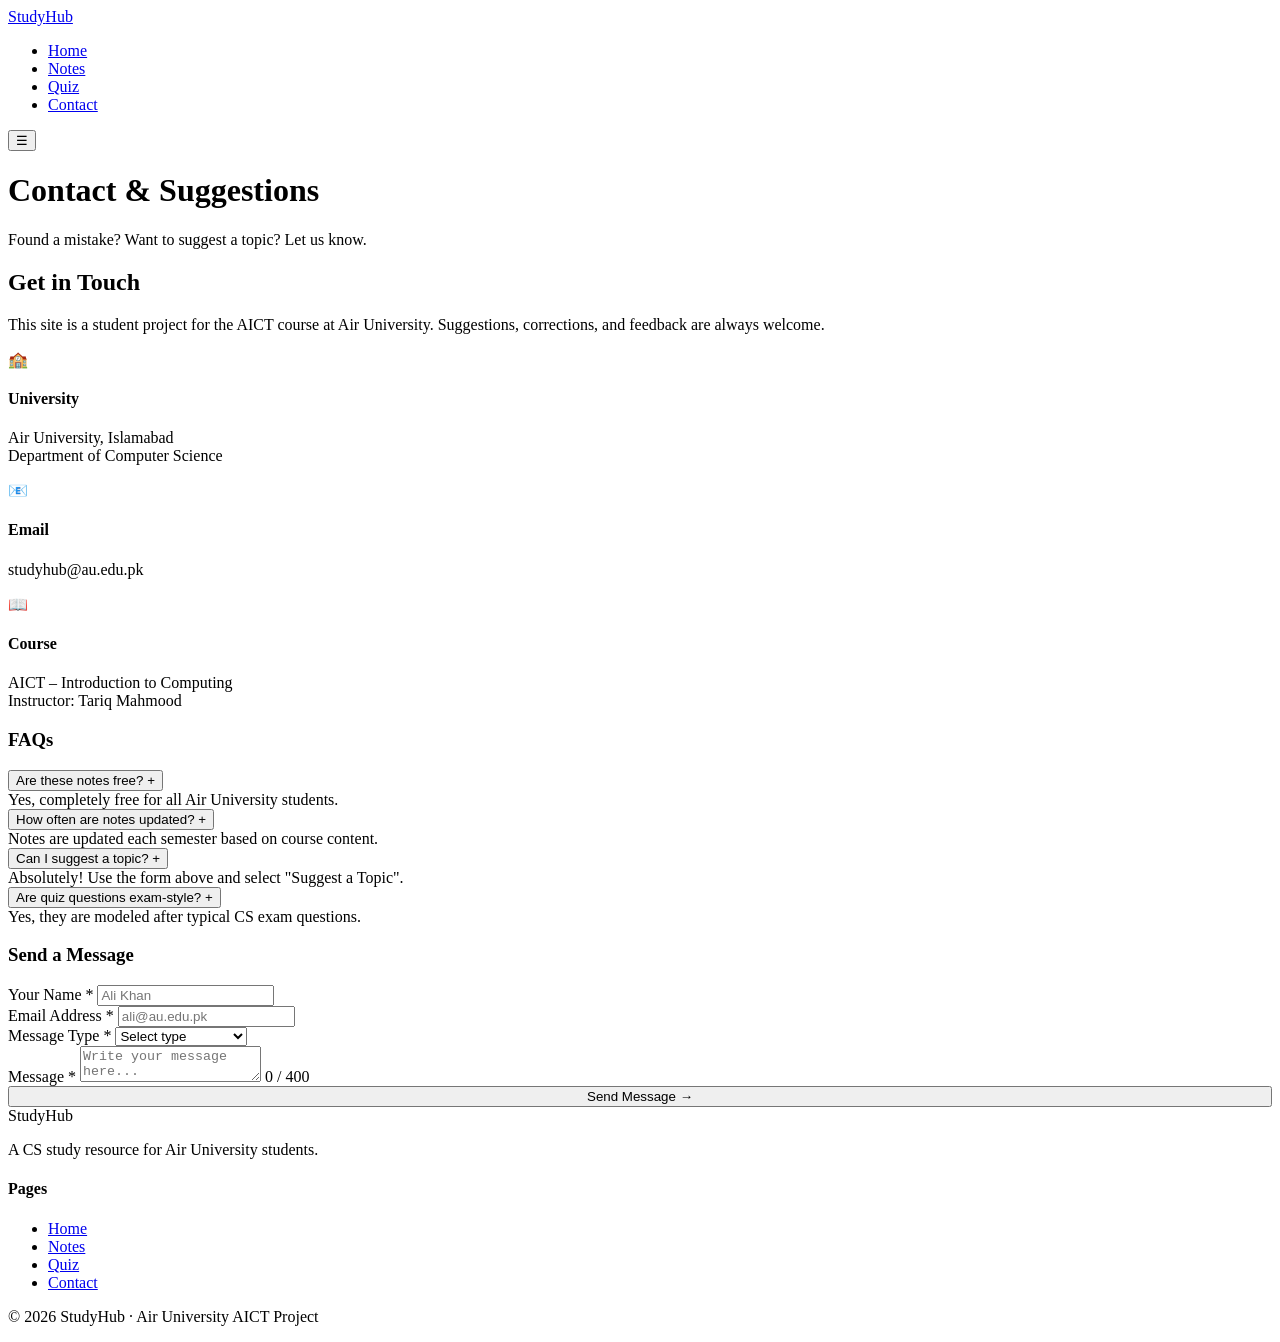
==== contact.html @ db88879b "Initial commit: add complete StudyHub project" ====
<!DOCTYPE html>
<html lang="en">
<head>
  <meta charset="UTF-8" />
  <meta name="viewport" content="width=device-width, initial-scale=1.0" />
  <title>Contact — StudyHub</title>
  <link rel="stylesheet" href="css/style.css" />
  <link rel="icon" href="data:image/svg+xml,<svg xmlns='http://www.w3.org/2000/svg' viewBox='0 0 100 100'><text y='.9em' font-size='90'>📚</text></svg>" />
</head>
<body>

  <nav class="navbar" id="navbar">
    <a href="index.html" class="logo">Study<span>Hub</span></a>
    <ul class="nav-links" id="nav-links">
      <li><a href="index.html">Home</a></li>
      <li><a href="notes.html">Notes</a></li>
      <li><a href="quiz.html">Quiz</a></li>
      <li><a href="contact.html" class="active">Contact</a></li>
    </ul>
    <button class="hamburger" id="hamburger">&#9776;</button>
  </nav>

  <div class="page-header">
    <div class="container">
      <h1>Contact & Suggestions</h1>
      <p>Found a mistake? Want to suggest a topic? Let us know.</p>
    </div>
  </div>

  <section class="section">
    <div class="container contact-grid">

      <!-- INFO -->
      <div class="contact-info">
        <h2>Get in Touch</h2>
        <p>This site is a student project for the AICT course at Air University. Suggestions, corrections, and feedback are always welcome.</p>

        <div class="contact-detail">
          <div class="contact-icon">🏫</div>
          <div>
            <h4>University</h4>
            <p>Air University, Islamabad<br>Department of Computer Science</p>
          </div>
        </div>
        <div class="contact-detail">
          <div class="contact-icon">📧</div>
          <div>
            <h4>Email</h4>
            <p>studyhub@au.edu.pk</p>
          </div>
        </div>
        <div class="contact-detail">
          <div class="contact-icon">📖</div>
          <div>
            <h4>Course</h4>
            <p>AICT – Introduction to Computing<br>Instructor: Tariq Mahmood</p>
          </div>
        </div>

        <!-- FAQ -->
        <div class="faq-section">
          <h3>FAQs</h3>
          <div class="faq-list" id="faq-list"></div>
        </div>
      </div>

      <!-- FORM -->
      <div class="contact-form-box">
        <h3>Send a Message</h3>

        <div class="success-banner" id="success-banner" style="display:none;">
          ✅ Thanks! Your message has been received.
        </div>

        <div class="form-group">
          <label for="c-name">Your Name *</label>
          <input type="text" id="c-name" placeholder="Ali Khan" />
          <span class="err" id="err-name"></span>
        </div>
        <div class="form-group">
          <label for="c-email">Email Address *</label>
          <input type="email" id="c-email" placeholder="ali@au.edu.pk" />
          <span class="err" id="err-email"></span>
        </div>
        <div class="form-group">
          <label for="c-type">Message Type *</label>
          <select id="c-type">
            <option value="">Select type</option>
            <option>Suggest a Topic</option>
            <option>Report a Mistake</option>
            <option>General Feedback</option>
            <option>Other</option>
          </select>
          <span class="err" id="err-type"></span>
        </div>
        <div class="form-group">
          <label for="c-msg">Message *</label>
          <textarea id="c-msg" placeholder="Write your message here..."></textarea>
          <span class="char-count" id="char-count">0 / 400</span>
          <span class="err" id="err-msg"></span>
        </div>
        <button class="btn btn-primary" style="width:100%; justify-content:center;" onclick="submitForm()">Send Message →</button>
      </div>

    </div>
  </section>

  <footer class="footer">
    <div class="container footer-inner">
      <div>
        <div class="footer-logo">Study<span>Hub</span></div>
        <p class="footer-desc">A CS study resource for Air University students.</p>
      </div>
      <div class="footer-col">
        <h4>Pages</h4>
        <ul>
          <li><a href="index.html">Home</a></li>
          <li><a href="notes.html">Notes</a></li>
          <li><a href="quiz.html">Quiz</a></li>
          <li><a href="contact.html">Contact</a></li>
        </ul>
      </div>
    </div>
    <div class="footer-bottom">
      <p>© 2026 StudyHub · Air University AICT Project</p>
    </div>
  </footer>

  <script src="js/data.js"></script>
  <script src="js/main.js"></script>
  <script>
    // Character count
    document.getElementById('c-msg').addEventListener('input', function () {
      const len = Math.min(this.value.length, 400);
      this.value = this.value.slice(0, 400);
      document.getElementById('char-count').textContent = `${len} / 400`;
    });

    // Form validation
    function submitForm() {
      let valid = true;

      const fields = [
        { id: 'c-name',  errId: 'err-name',  check: v => v.trim().length >= 2,            msg: 'Please enter your name.' },
        { id: 'c-email', errId: 'err-email', check: v => /^[^\s@]+@[^\s@]+\.[^\s@]+$/.test(v), msg: 'Enter a valid email.' },
        { id: 'c-type',  errId: 'err-type',  check: v => v !== '',                         msg: 'Please select a type.' },
        { id: 'c-msg',   errId: 'err-msg',   check: v => v.trim().length >= 10,            msg: 'Message must be at least 10 characters.' },
      ];

      fields.forEach(f => {
        const el  = document.getElementById(f.id);
        const err = document.getElementById(f.errId);
        if (!f.check(el.value)) {
          err.textContent = f.msg;
          el.classList.add('input-error');
          valid = false;
        } else {
          err.textContent = '';
          el.classList.remove('input-error');
        }
      });

      if (!valid) return;

      // Show success
      document.getElementById('success-banner').style.display = 'flex';
      document.getElementById('c-name').value  = '';
      document.getElementById('c-email').value = '';
      document.getElementById('c-type').value  = '';
      document.getElementById('c-msg').value   = '';
      document.getElementById('char-count').textContent = '0 / 400';
      setTimeout(() => document.getElementById('success-banner').style.display = 'none', 5000);
    }

    // FAQ accordion
    const faqs = [
      { q: 'Are these notes free?',          a: 'Yes, completely free for all Air University students.' },
      { q: 'How often are notes updated?',   a: 'Notes are updated each semester based on course content.' },
      { q: 'Can I suggest a topic?',         a: 'Absolutely! Use the form above and select "Suggest a Topic".' },
      { q: 'Are quiz questions exam-style?', a: 'Yes, they are modeled after typical CS exam questions.' },
    ];

    document.getElementById('faq-list').innerHTML = faqs.map((f, i) => `
      <div class="faq-item">
        <button class="faq-q" onclick="toggleFaq(${i})">
          ${f.q} <span class="faq-icon" id="faq-icon-${i}">+</span>
        </button>
        <div class="faq-a" id="faq-a-${i}">${f.a}</div>
      </div>
    `).join('');

    function toggleFaq(i) {
      const body = document.getElementById(`faq-a-${i}`);
      const icon = document.getElementById(`faq-icon-${i}`);
      const open = body.classList.toggle('open');
      icon.textContent = open ? '−' : '+';
    }
  </script>
</body>
</html>
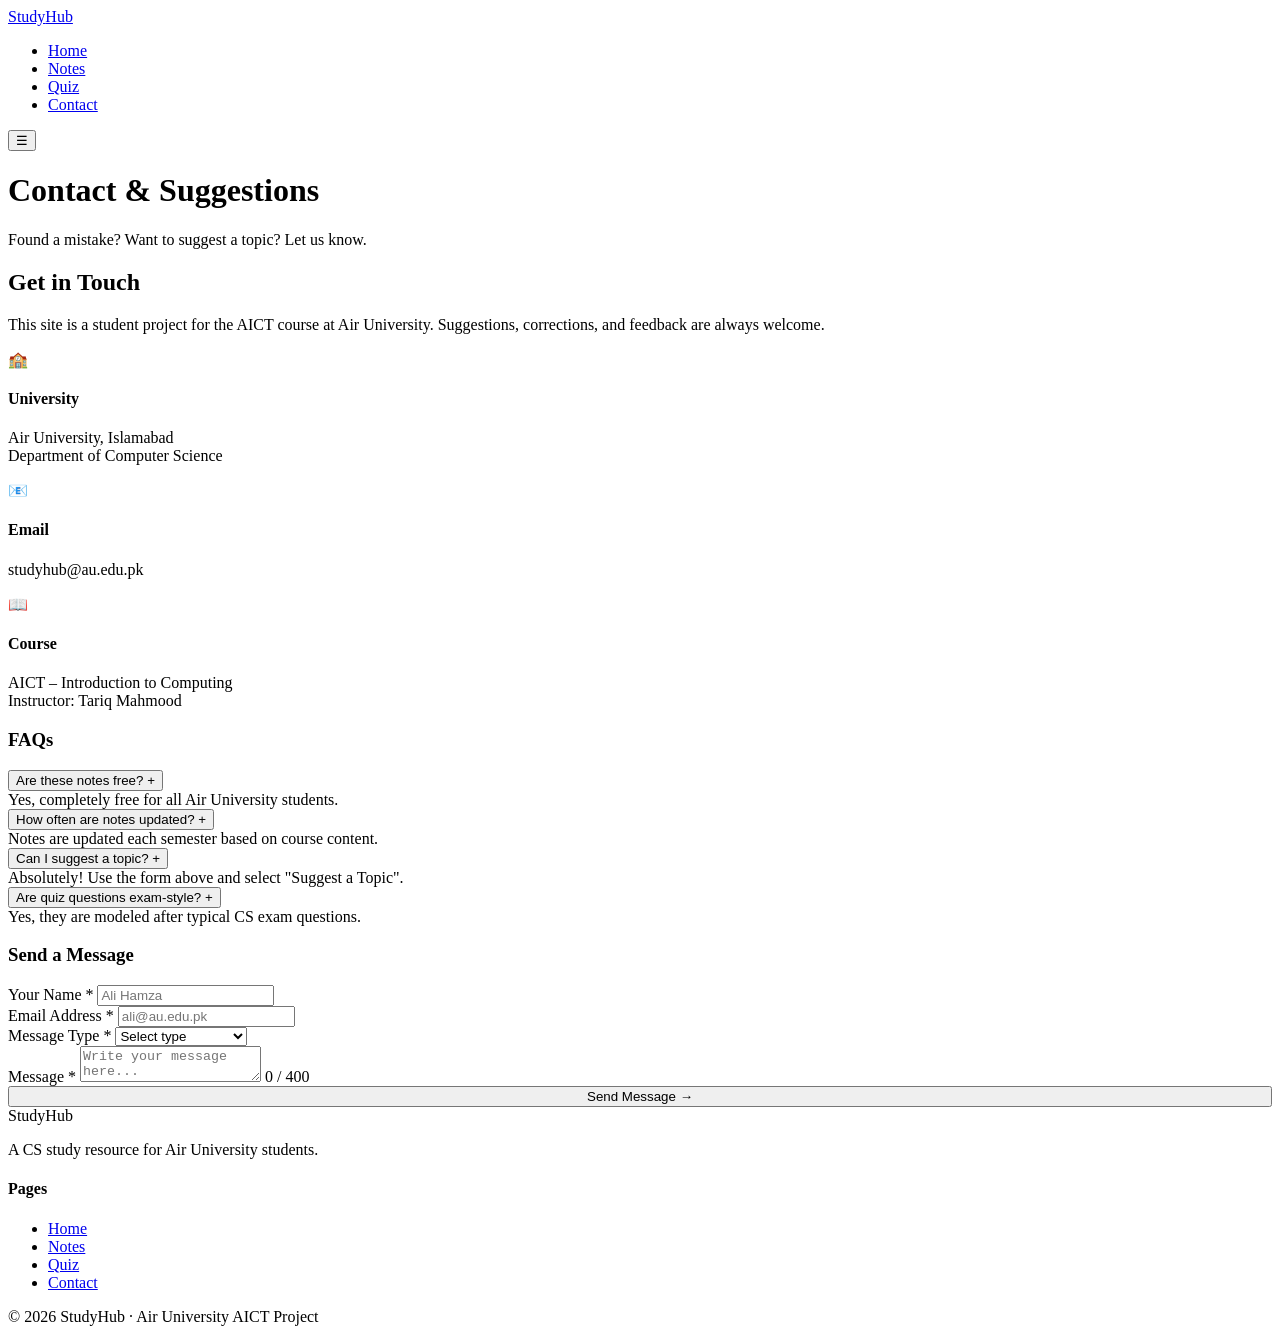
==== commit a09c9ec2: "contact.html feat: add contact page with form validation and FAQ accordion" ====
--- a/contact.html
+++ b/contact.html
@@ -74,7 +74,7 @@
 
         <div class="form-group">
           <label for="c-name">Your Name *</label>
-          <input type="text" id="c-name" placeholder="Ali Khan" />
+          <input type="text" id="c-name" placeholder="Ali Hamza" />
           <span class="err" id="err-name"></span>
         </div>
         <div class="form-group">
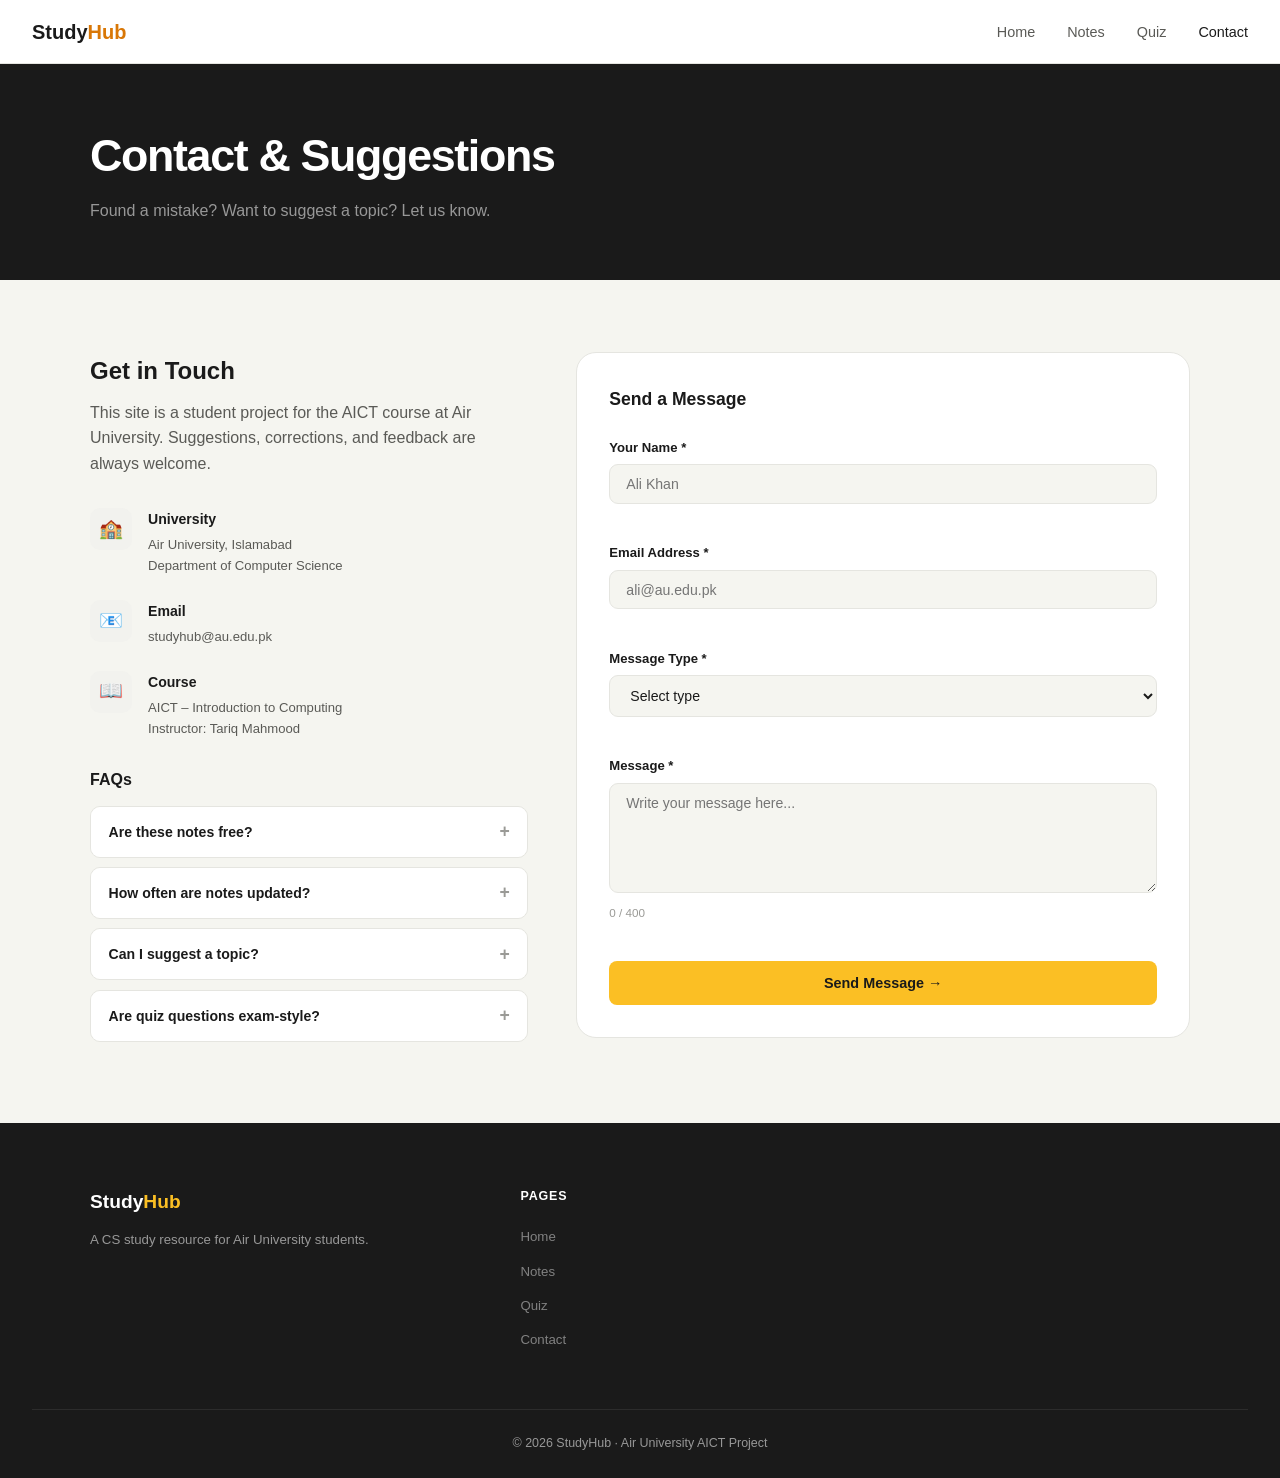
==== commit 6fdab704: "contact.html fix: update file paths to flat structure for hosting" ====
--- a/contact.html
+++ b/contact.html
@@ -4,7 +4,7 @@
   <meta charset="UTF-8" />
   <meta name="viewport" content="width=device-width, initial-scale=1.0" />
   <title>Contact — StudyHub</title>
-  <link rel="stylesheet" href="css/style.css" />
+  <link rel="stylesheet" href="style.css" />
   <link rel="icon" href="data:image/svg+xml,<svg xmlns='http://www.w3.org/2000/svg' viewBox='0 0 100 100'><text y='.9em' font-size='90'>📚</text></svg>" />
 </head>
 <body>
@@ -74,7 +74,7 @@
 
         <div class="form-group">
           <label for="c-name">Your Name *</label>
-          <input type="text" id="c-name" placeholder="Ali Hamza" />
+          <input type="text" id="c-name" placeholder="Ali Khan" />
           <span class="err" id="err-name"></span>
         </div>
         <div class="form-group">
@@ -126,8 +126,8 @@
     </div>
   </footer>
 
-  <script src="js/data.js"></script>
-  <script src="js/main.js"></script>
+  <script src="data.js"></script>
+  <script src="main.js"></script>
   <script>
     // Character count
     document.getElementById('c-msg').addEventListener('input', function () {
--- a/style.css
+++ b/style.css
@@ -0,0 +1,483 @@
+@import url('https://fonts.googleapis.com/css2?family=Inter:wght@400;500;600;700;800&display=swap');
+
+/* ─── RESET & BASE ─── */
+*, *::before, *::after { margin: 0; padding: 0; box-sizing: border-box; }
+
+:root {
+  --primary:   #1a1a1a;
+  --accent:    #fbbf24;
+  --accent-dk: #d97706;
+  --bg:        #f5f5f0;
+  --white:     #ffffff;
+  --gray-100:  #f2f2ee;
+  --gray-200:  #e5e5e0;
+  --gray-400:  #9a9a96;
+  --gray-600:  #5a5a56;
+  --radius:    14px;
+  --transition: 0.22s cubic-bezier(0.4,0,0.2,1);
+
+  --tag-ds:   #EAF3DE; --tag-ds-c:   #27500A;
+  --tag-oop:  #E6F1FB; --tag-oop-c:  #0C447C;
+  --tag-os:   #FAEEDA; --tag-os-c:   #633806;
+  --tag-db:   #FBEAF0; --tag-db-c:   #72243E;
+  --tag-cn:   #EDE9FB; --tag-cn-c:   #3D1A8A;
+  --tag-algo: #E4F8F4; --tag-algo-c: #0A5445;
+}
+
+body { font-family: 'Inter', sans-serif; background: var(--bg); color: var(--primary); line-height: 1.6; }
+
+/* ─── NAVBAR ─── */
+.navbar {
+  background: var(--white);
+  border-bottom: 1px solid var(--gray-200);
+  padding: 0 2rem;
+  height: 64px;
+  display: flex;
+  align-items: center;
+  justify-content: space-between;
+  position: sticky;
+  top: 0;
+  z-index: 1000;
+  transition: box-shadow var(--transition);
+}
+.navbar.scrolled { box-shadow: 0 2px 16px rgba(0,0,0,0.07); }
+
+.logo { font-weight: 800; font-size: 1.25rem; color: var(--primary); text-decoration: none; }
+.logo span { color: var(--accent-dk); }
+
+.nav-links { list-style: none; display: flex; gap: 2rem; }
+.nav-links a { text-decoration: none; color: var(--gray-600); font-size: 0.9rem; font-weight: 500; transition: color var(--transition); }
+.nav-links a:hover, .nav-links a.active { color: var(--primary); }
+
+.hamburger { display: none; background: none; border: none; font-size: 1.4rem; cursor: pointer; color: var(--primary); }
+
+
+/* ─── HERO ─── */
+.hero {
+  background: var(--primary);
+  color: white;
+  padding: 5rem 2rem;
+}
+.hero-content {
+  max-width: 1100px;
+  margin: 0 auto;
+  display: grid;
+  grid-template-columns: 1fr auto;
+  gap: 4rem;
+  align-items: center;
+}
+.hero-label {
+  display: inline-block;
+  background: rgba(252,191,36,0.15);
+  color: var(--accent);
+  border: 1px solid rgba(251,191,36,0.3);
+  font-size: 0.75rem;
+  font-weight: 600;
+  letter-spacing: 0.08em;
+  text-transform: uppercase;
+  padding: 0.3rem 0.85rem;
+  border-radius: 2rem;
+  margin-bottom: 1.25rem;
+}
+.hero h1 {
+  font-size: clamp(2rem, 4.5vw, 3.2rem);
+  font-weight: 800;
+  line-height: 1.1;
+  letter-spacing: -0.03em;
+  margin-bottom: 1rem;
+}
+.hero h1 span { color: var(--accent); }
+.hero p { color: rgba(255,255,255,0.6); font-size: 1rem; max-width: 460px; margin-bottom: 2rem; }
+
+.hero-btns { display: flex; gap: 1rem; flex-wrap: wrap; }
+
+.hero-stats {
+  display: flex;
+  flex-direction: column;
+  gap: 1rem;
+}
+.stat-card {
+  background: rgba(255,255,255,0.06);
+  border: 1px solid rgba(255,255,255,0.12);
+  border-radius: var(--radius);
+  padding: 1.25rem 2rem;
+  text-align: center;
+  min-width: 140px;
+}
+.stat-num { display: block; font-size: 2rem; font-weight: 800; color: var(--accent); }
+.stat-lbl { font-size: 0.78rem; color: rgba(255,255,255,0.5); text-transform: uppercase; letter-spacing: 0.06em; }
+
+/* ─── BUTTONS ─── */
+.btn {
+  display: inline-flex;
+  align-items: center;
+  gap: 0.4rem;
+  padding: 0.75rem 1.5rem;
+  border-radius: 8px;
+  font-family: 'Inter', sans-serif;
+  font-size: 0.9rem;
+  font-weight: 600;
+  text-decoration: none;
+  cursor: pointer;
+  border: 2px solid transparent;
+  transition: all var(--transition);
+}
+.btn-primary  { background: var(--accent); color: var(--primary); }
+.btn-primary:hover { background: var(--accent-dk); transform: translateY(-2px); }
+.btn-outline  { background: transparent; border-color: rgba(255,255,255,0.3); color: white; }
+.btn-outline:hover { border-color: white; background: rgba(255,255,255,0.05); }
+.btn-dark     { background: var(--primary); color: white; border-color: var(--primary); }
+.btn-dark:hover { background: #333; transform: translateY(-2px); }
+.btn-outline-dark { background: transparent; border-color: var(--gray-200); color: var(--primary); }
+.btn-outline-dark:hover { border-color: var(--primary); }
+.btn-tip { background: var(--accent); color: var(--primary); border: none; padding: 0.65rem 1.4rem; border-radius: 8px; font-family: 'Inter', sans-serif; font-weight: 700; cursor: pointer; font-size: 0.88rem; white-space: nowrap; transition: all var(--transition); }
+.btn-tip:hover { background: var(--accent-dk); }
+
+/* ─── SECTIONS ─── */
+.section { padding: 4.5rem 2rem; }
+.bg-white { background: var(--white); }
+.container { max-width: 1100px; margin: 0 auto; }
+
+.section-head { display: flex; align-items: flex-end; justify-content: space-between; gap: 1rem; margin-bottom: 2.5rem; flex-wrap: wrap; }
+.section-tag { font-size: 0.72rem; font-weight: 700; letter-spacing: 0.1em; text-transform: uppercase; color: var(--accent-dk); margin-bottom: 0.3rem; }
+.section-title { font-size: clamp(1.5rem, 2.5vw, 2rem); font-weight: 800; letter-spacing: -0.02em; }
+
+/* ─── SUBJECT CARDS ─── */
+.subjects-grid { display: grid; grid-template-columns: repeat(auto-fill, minmax(200px, 1fr)); gap: 1.1rem; }
+.subject-card {
+  background: var(--white);
+  border: 1px solid var(--gray-200);
+  border-radius: var(--radius);
+  padding: 1.5rem;
+  text-decoration: none;
+  color: var(--primary);
+  display: block;
+  transition: all var(--transition);
+}
+.subject-card:hover { border-color: var(--accent); transform: translateY(-4px); box-shadow: 0 12px 28px rgba(0,0,0,0.08); }
+.subject-icon { font-size: 2rem; display: block; margin-bottom: 0.75rem; }
+.subject-card h3 { font-size: 0.95rem; font-weight: 700; margin-bottom: 0.25rem; }
+.subject-card p  { font-size: 0.78rem; color: var(--gray-400); }
+
+/* ─── NOTE CARDS ─── */
+.notes-grid { display: grid; grid-template-columns: repeat(auto-fill, minmax(260px, 1fr)); gap: 1.25rem; }
+.note-card {
+  background: var(--white);
+  border: 1px solid var(--gray-200);
+  border-radius: var(--radius);
+  padding: 1.35rem;
+  display: flex;
+  flex-direction: column;
+  gap: 0.6rem;
+  transition: all var(--transition);
+}
+.note-card:hover { transform: translateY(-4px); box-shadow: 0 12px 28px rgba(0,0,0,0.08); border-color: var(--gray-400); }
+
+.note-tag {
+  display: inline-block;
+  font-size: 0.68rem;
+  font-weight: 700;
+  letter-spacing: 0.06em;
+  text-transform: uppercase;
+  padding: 0.22rem 0.65rem;
+  border-radius: 2rem;
+  width: fit-content;
+}
+.tag-ds   { background: var(--tag-ds);   color: var(--tag-ds-c); }
+.tag-oop  { background: var(--tag-oop);  color: var(--tag-oop-c); }
+.tag-os   { background: var(--tag-os);   color: var(--tag-os-c); }
+.tag-db   { background: var(--tag-db);   color: var(--tag-db-c); }
+.tag-cn   { background: var(--tag-cn);   color: var(--tag-cn-c); }
+.tag-algo { background: var(--tag-algo); color: var(--tag-algo-c); }
+
+.note-title   { font-size: 0.97rem; font-weight: 700; }
+.note-summary { font-size: 0.82rem; color: var(--gray-600); line-height: 1.6; flex: 1; }
+.note-footer  { display: flex; justify-content: space-between; align-items: center; margin-top: 0.5rem; }
+.note-read    { font-size: 0.75rem; color: var(--gray-400); }
+.note-more    { font-size: 0.78rem; font-weight: 600; color: var(--accent-dk); }
+
+.no-results { color: var(--gray-400); font-size: 0.92rem; grid-column: 1/-1; padding: 2rem 0; }
+
+/* ─── TIP BANNER ─── */
+.tip-banner { background: var(--primary); color: white; padding: 3rem 2rem; }
+.tip-inner  { display: flex; align-items: center; justify-content: space-between; gap: 2rem; flex-wrap: wrap; }
+.tip-inner h2 { color: white; }
+
+/* ─── STEPS ─── */
+.steps-grid { display: grid; grid-template-columns: repeat(auto-fit, minmax(220px, 1fr)); gap: 1.5rem; }
+.step-card { background: var(--white); border: 1px solid var(--gray-200); border-radius: var(--radius); padding: 2rem 1.5rem; transition: all var(--transition); }
+.step-card:hover { transform: translateY(-4px); box-shadow: 0 12px 28px rgba(0,0,0,0.07); }
+.step-num { font-size: 2rem; font-weight: 800; color: var(--accent); margin-bottom: 0.75rem; }
+.step-card h3 { font-weight: 700; margin-bottom: 0.4rem; }
+.step-card p  { font-size: 0.85rem; color: var(--gray-600); }
+
+/* ─── PAGE HEADER ─── */
+.page-header { background: var(--primary); color: white; padding: 3.5rem 2rem; }
+.page-header h1 { font-size: clamp(1.8rem, 3.5vw, 2.8rem); font-weight: 800; letter-spacing: -0.03em; margin-bottom: 0.4rem; }
+.page-header p  { color: rgba(255,255,255,0.55); }
+
+/* ─── FILTER BAR ─── */
+.filter-bar { display: flex; align-items: center; gap: 1rem; flex-wrap: wrap; margin-bottom: 1.5rem; }
+.filter-tabs { display: flex; gap: 0.5rem; flex-wrap: wrap; }
+.filter-btn {
+  padding: 0.45rem 1.1rem;
+  border: 1.5px solid var(--gray-200);
+  border-radius: 2rem;
+  background: var(--white);
+  font-family: 'Inter', sans-serif;
+  font-size: 0.83rem;
+  font-weight: 500;
+  cursor: pointer;
+  color: var(--gray-600);
+  transition: all var(--transition);
+}
+.filter-btn:hover, .filter-btn.active { background: var(--primary); border-color: var(--primary); color: white; }
+
+.search-wrap { position: relative; margin-left: auto; }
+.search-icon { position: absolute; left: 0.85rem; top: 50%; transform: translateY(-50%); font-size: 0.85rem; }
+.search-wrap input {
+  padding: 0.5rem 1rem 0.5rem 2.4rem;
+  border: 1.5px solid var(--gray-200);
+  border-radius: 2rem;
+  font-family: 'Inter', sans-serif;
+  font-size: 0.85rem;
+  background: var(--white);
+  width: 220px;
+  outline: none;
+  transition: all var(--transition);
+}
+.search-wrap input:focus { border-color: var(--primary); width: 260px; }
+
+.notes-toolbar { display: flex; align-items: center; justify-content: space-between; margin-bottom: 1.5rem; flex-wrap: wrap; gap: 0.75rem; }
+.notes-count   { font-size: 0.83rem; color: var(--gray-400); }
+.notes-toolbar select {
+  padding: 0.4rem 0.85rem;
+  border: 1.5px solid var(--gray-200);
+  border-radius: 8px;
+  font-family: 'Inter', sans-serif;
+  font-size: 0.83rem;
+  background: var(--white);
+  cursor: pointer;
+  outline: none;
+}
+
+/* ─── NOTE MODAL ─── */
+.modal-overlay {
+  display: none;
+  position: fixed;
+  inset: 0;
+  background: rgba(0,0,0,0.55);
+  z-index: 2000;
+  align-items: center;
+  justify-content: center;
+  padding: 1.5rem;
+}
+.modal-overlay.open { display: flex; }
+.modal-box {
+  background: var(--white);
+  border-radius: 20px;
+  padding: 2.5rem;
+  max-width: 640px;
+  width: 100%;
+  max-height: 85vh;
+  overflow-y: auto;
+  position: relative;
+}
+.modal-close {
+  position: absolute;
+  top: 1.25rem;
+  right: 1.25rem;
+  background: var(--gray-100);
+  border: none;
+  width: 32px;
+  height: 32px;
+  border-radius: 50%;
+  cursor: pointer;
+  font-size: 0.85rem;
+  display: flex;
+  align-items: center;
+  justify-content: center;
+  transition: background var(--transition);
+}
+.modal-close:hover { background: var(--gray-200); }
+.modal-box h2 { font-size: 1.4rem; font-weight: 800; margin: 0.85rem 0 1rem; }
+.modal-desc  { color: var(--gray-600); font-size: 0.92rem; line-height: 1.75; margin-bottom: 1.25rem; }
+.modal-points { padding-left: 1.25rem; display: flex; flex-direction: column; gap: 0.55rem; margin-bottom: 1.25rem; }
+.modal-points li { font-size: 0.88rem; color: var(--gray-600); line-height: 1.6; }
+.code-block {
+  background: var(--primary);
+  color: #a8ff78;
+  padding: 1.25rem;
+  border-radius: 10px;
+  font-size: 0.82rem;
+  overflow-x: auto;
+  line-height: 1.7;
+  font-family: 'Courier New', monospace;
+}
+
+/* ─── QUIZ ─── */
+.quiz-container { max-width: 680px; margin: 0 auto; }
+
+.quiz-setup-title { font-size: 1.5rem; font-weight: 800; margin-bottom: 0.4rem; }
+.quiz-setup-sub   { color: var(--gray-600); margin-bottom: 2rem; }
+.setup-grid { display: grid; grid-template-columns: 1fr 1fr; gap: 1.25rem; }
+.setup-card { background: var(--white); border: 1px solid var(--gray-200); border-radius: var(--radius); padding: 1.25rem; }
+.setup-label { display: block; font-size: 0.82rem; font-weight: 600; margin-bottom: 0.5rem; }
+.setup-card select {
+  width: 100%;
+  padding: 0.65rem 0.9rem;
+  border: 1.5px solid var(--gray-200);
+  border-radius: 8px;
+  font-family: 'Inter', sans-serif;
+  font-size: 0.88rem;
+  background: var(--bg);
+  outline: none;
+  cursor: pointer;
+}
+
+.quiz-progress-bar { height: 5px; background: var(--gray-200); border-radius: 5px; margin-bottom: 1rem; overflow: hidden; }
+.quiz-progress-fill { height: 100%; background: var(--accent); border-radius: 5px; transition: width 0.4s ease; width: 0%; }
+.quiz-meta { display: flex; justify-content: space-between; font-size: 0.8rem; color: var(--gray-400); margin-bottom: 1.5rem; }
+
+.quiz-card { background: var(--white); border: 1px solid var(--gray-200); border-radius: 18px; padding: 2rem; }
+.quiz-question { font-size: 1.05rem; font-weight: 700; margin-bottom: 1.5rem; line-height: 1.5; }
+.quiz-options { display: flex; flex-direction: column; gap: 0.7rem; }
+.quiz-opt {
+  padding: 0.85rem 1.1rem;
+  border: 1.5px solid var(--gray-200);
+  border-radius: 10px;
+  background: var(--white);
+  font-family: 'Inter', sans-serif;
+  font-size: 0.9rem;
+  text-align: left;
+  cursor: pointer;
+  transition: all var(--transition);
+}
+.quiz-opt:hover:not(:disabled) { border-color: var(--primary); background: var(--gray-100); }
+.quiz-opt.correct { background: #EAF3DE; border-color: #3B6D11; color: #1e4d00; }
+.quiz-opt.wrong   { background: #FCEBEB; border-color: #A32D2D; color: #6b1010; }
+
+.quiz-feedback { margin-top: 1rem; padding: 0.75rem 1rem; border-radius: 8px; font-size: 0.88rem; font-weight: 600; }
+.quiz-feedback.correct { background: #EAF3DE; color: #27500A; }
+.quiz-feedback.wrong   { background: #FCEBEB; color: #791F1F; }
+
+.quiz-nav { display: flex; justify-content: space-between; align-items: center; margin-top: 1.5rem; }
+
+/* Result */
+.result-card { background: var(--white); border: 1px solid var(--gray-200); border-radius: 20px; padding: 3rem 2rem; text-align: center; }
+.result-emoji { font-size: 4rem; margin-bottom: 1rem; }
+.result-title { font-size: 1.8rem; font-weight: 800; margin-bottom: 0.4rem; }
+.result-sub   { color: var(--gray-600); margin-bottom: 1.75rem; }
+.result-score { font-size: 2.5rem; font-weight: 800; margin-bottom: 1.5rem; }
+.score-big  { color: var(--primary); }
+.score-slash { color: var(--gray-400); font-size: 1.5rem; }
+.score-pct  { display: block; font-size: 1rem; color: var(--accent-dk); font-weight: 700; margin-top: 0.25rem; }
+.result-breakdown { text-align: left; background: var(--gray-100); border-radius: 12px; padding: 1.25rem; margin-bottom: 1.75rem; }
+.breakdown-title  { font-size: 0.85rem; font-weight: 700; margin-bottom: 0.75rem; }
+.breakdown-item   { font-size: 0.82rem; color: var(--gray-600); margin-bottom: 0.4rem; }
+.result-btns { display: flex; gap: 1rem; justify-content: center; flex-wrap: wrap; }
+
+/* ─── CONTACT ─── */
+.contact-grid { display: grid; grid-template-columns: 1fr 1.4fr; gap: 3rem; align-items: start; }
+.contact-info h2 { font-size: 1.5rem; font-weight: 800; margin-bottom: 0.6rem; }
+.contact-info > p { color: var(--gray-600); margin-bottom: 2rem; }
+
+.contact-detail { display: flex; gap: 1rem; align-items: flex-start; margin-bottom: 1.5rem; }
+.contact-icon { width: 42px; height: 42px; background: var(--gray-100); border-radius: 10px; display: flex; align-items: center; justify-content: center; font-size: 1.2rem; flex-shrink: 0; }
+.contact-detail h4 { font-weight: 600; font-size: 0.88rem; margin-bottom: 0.2rem; }
+.contact-detail p  { font-size: 0.82rem; color: var(--gray-600); }
+
+.faq-section h3 { font-size: 1rem; font-weight: 700; margin: 1.75rem 0 0.85rem; }
+.faq-item { border: 1px solid var(--gray-200); border-radius: 10px; margin-bottom: 0.6rem; overflow: hidden; }
+.faq-q {
+  width: 100%;
+  padding: 0.9rem 1.1rem;
+  background: var(--white);
+  border: none;
+  font-family: 'Inter', sans-serif;
+  font-size: 0.88rem;
+  font-weight: 600;
+  cursor: pointer;
+  display: flex;
+  justify-content: space-between;
+  align-items: center;
+  text-align: left;
+  color: var(--primary);
+}
+.faq-icon { color: var(--gray-400); font-size: 1.1rem; }
+.faq-a { display: none; padding: 0 1.1rem 0.9rem; font-size: 0.83rem; color: var(--gray-600); line-height: 1.7; }
+.faq-a.open { display: block; }
+
+.contact-form-box { background: var(--white); border: 1px solid var(--gray-200); border-radius: 20px; padding: 2rem; }
+.contact-form-box h3 { font-size: 1.1rem; font-weight: 800; margin-bottom: 1.5rem; }
+
+.success-banner { background: #EAF3DE; border: 1px solid #6ee7b7; border-radius: 10px; padding: 0.9rem 1.1rem; color: #065f46; font-size: 0.88rem; margin-bottom: 1.25rem; display: flex; align-items: center; gap: 0.5rem; }
+
+.form-group { margin-bottom: 1.1rem; }
+.form-group label { display: block; font-size: 0.82rem; font-weight: 600; margin-bottom: 0.4rem; }
+.form-group input,
+.form-group select,
+.form-group textarea {
+  width: 100%;
+  padding: 0.68rem 1rem;
+  border: 1.5px solid var(--gray-200);
+  border-radius: 9px;
+  font-family: 'Inter', sans-serif;
+  font-size: 0.88rem;
+  background: var(--bg);
+  color: var(--primary);
+  outline: none;
+  transition: border-color var(--transition);
+}
+.form-group input:focus,
+.form-group select:focus,
+.form-group textarea:focus { border-color: var(--primary); background: var(--white); }
+.form-group textarea { resize: vertical; min-height: 110px; }
+.input-error { border-color: #e24b4a !important; }
+.err { display: block; font-size: 0.75rem; color: #e24b4a; margin-top: 0.3rem; min-height: 1rem; }
+.char-count { display: block; font-size: 0.73rem; color: var(--gray-400); margin-top: 0.25rem; }
+
+/* ─── FOOTER ─── */
+.footer { background: var(--primary); color: rgba(255,255,255,0.55); padding: 4rem 2rem 0; }
+.footer-inner {
+  display: grid;
+  grid-template-columns: 2fr 1fr 1fr 1fr;
+  gap: 3rem;
+  padding-bottom: 3rem;
+}
+.footer-logo { font-weight: 800; font-size: 1.2rem; color: white; margin-bottom: 0.65rem; }
+.footer-logo span { color: var(--accent); }
+.footer-desc { font-size: 0.83rem; line-height: 1.75; }
+.footer-col h4 { font-size: 0.78rem; font-weight: 700; text-transform: uppercase; letter-spacing: 0.07em; color: white; margin-bottom: 1rem; }
+.footer-col ul { list-style: none; }
+.footer-col ul li { margin-bottom: 0.55rem; }
+.footer-col ul a { color: rgba(255,255,255,0.45); text-decoration: none; font-size: 0.83rem; transition: color var(--transition); }
+.footer-col ul a:hover { color: white; }
+.footer-bottom { border-top: 1px solid rgba(255,255,255,0.08); padding: 1.5rem 0; text-align: center; font-size: 0.78rem; }
+
+/* ─── RESPONSIVE ─── */
+@media (max-width: 900px) {
+  .hero-content   { grid-template-columns: 1fr; }
+  .hero-stats     { flex-direction: row; flex-wrap: wrap; }
+  .stat-card      { flex: 1; min-width: 120px; }
+  .contact-grid   { grid-template-columns: 1fr; }
+  .footer-inner   { grid-template-columns: 1fr 1fr; }
+  .setup-grid     { grid-template-columns: 1fr; }
+}
+
+@media (max-width: 640px) {
+  .nav-links { display: none; flex-direction: column; position: absolute; top: 64px; left: 0; right: 0; background: white; border-bottom: 1px solid var(--gray-200); padding: 1rem 2rem; gap: 1rem; z-index: 999; }
+  .nav-links.open { display: flex; }
+  .hamburger { display: block; }
+  .hero { padding: 3.5rem 1.25rem; }
+  .section { padding: 3rem 1.25rem; }
+  .footer-inner { grid-template-columns: 1fr; gap: 2rem; }
+  .search-wrap { margin-left: 0; width: 100%; }
+  .search-wrap input { width: 100%; }
+  .search-wrap input:focus { width: 100%; }
+  .filter-bar { flex-direction: column; align-items: flex-start; }
+  .tip-inner { flex-direction: column; }
+  .modal-box { padding: 1.75rem; }
+  .result-btns { flex-direction: column; }
+  .quiz-nav { gap: 1rem; }
+}
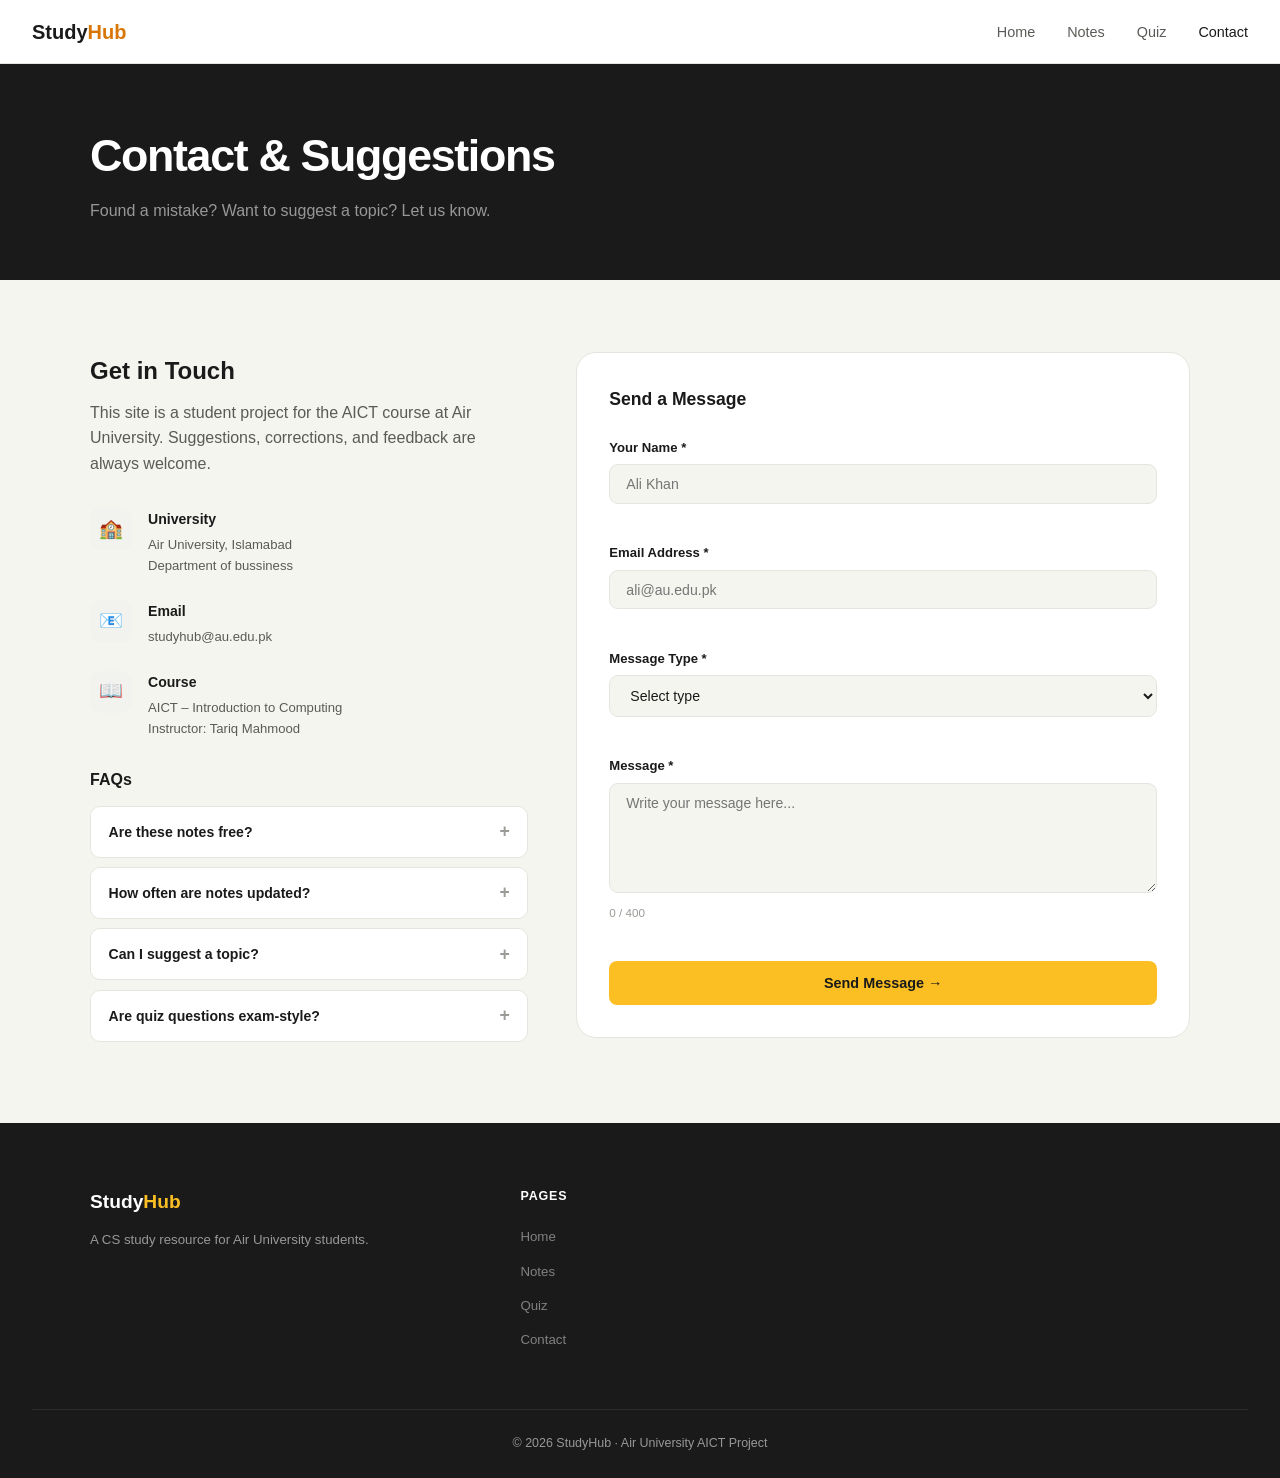
==== commit 8c2c19de: "Update contact.html" ====
--- a/contact.html
+++ b/contact.html
@@ -39,7 +39,7 @@
           <div class="contact-icon">🏫</div>
           <div>
             <h4>University</h4>
-            <p>Air University, Islamabad<br>Department of Computer Science</p>
+            <p>Air University, Islamabad<br>Department of bussiness</p>
           </div>
         </div>
         <div class="contact-detail">
--- a/style.css
+++ b/style.css
@@ -68,7 +68,7 @@
 }
 .hero-label {
   display: inline-block;
-  background: rgba(252,191,36,0.15);
+  background: rgba(253,191,36,0.15);
   color: var(--accent);
   border: 1px solid rgba(251,191,36,0.3);
   font-size: 0.75rem;
